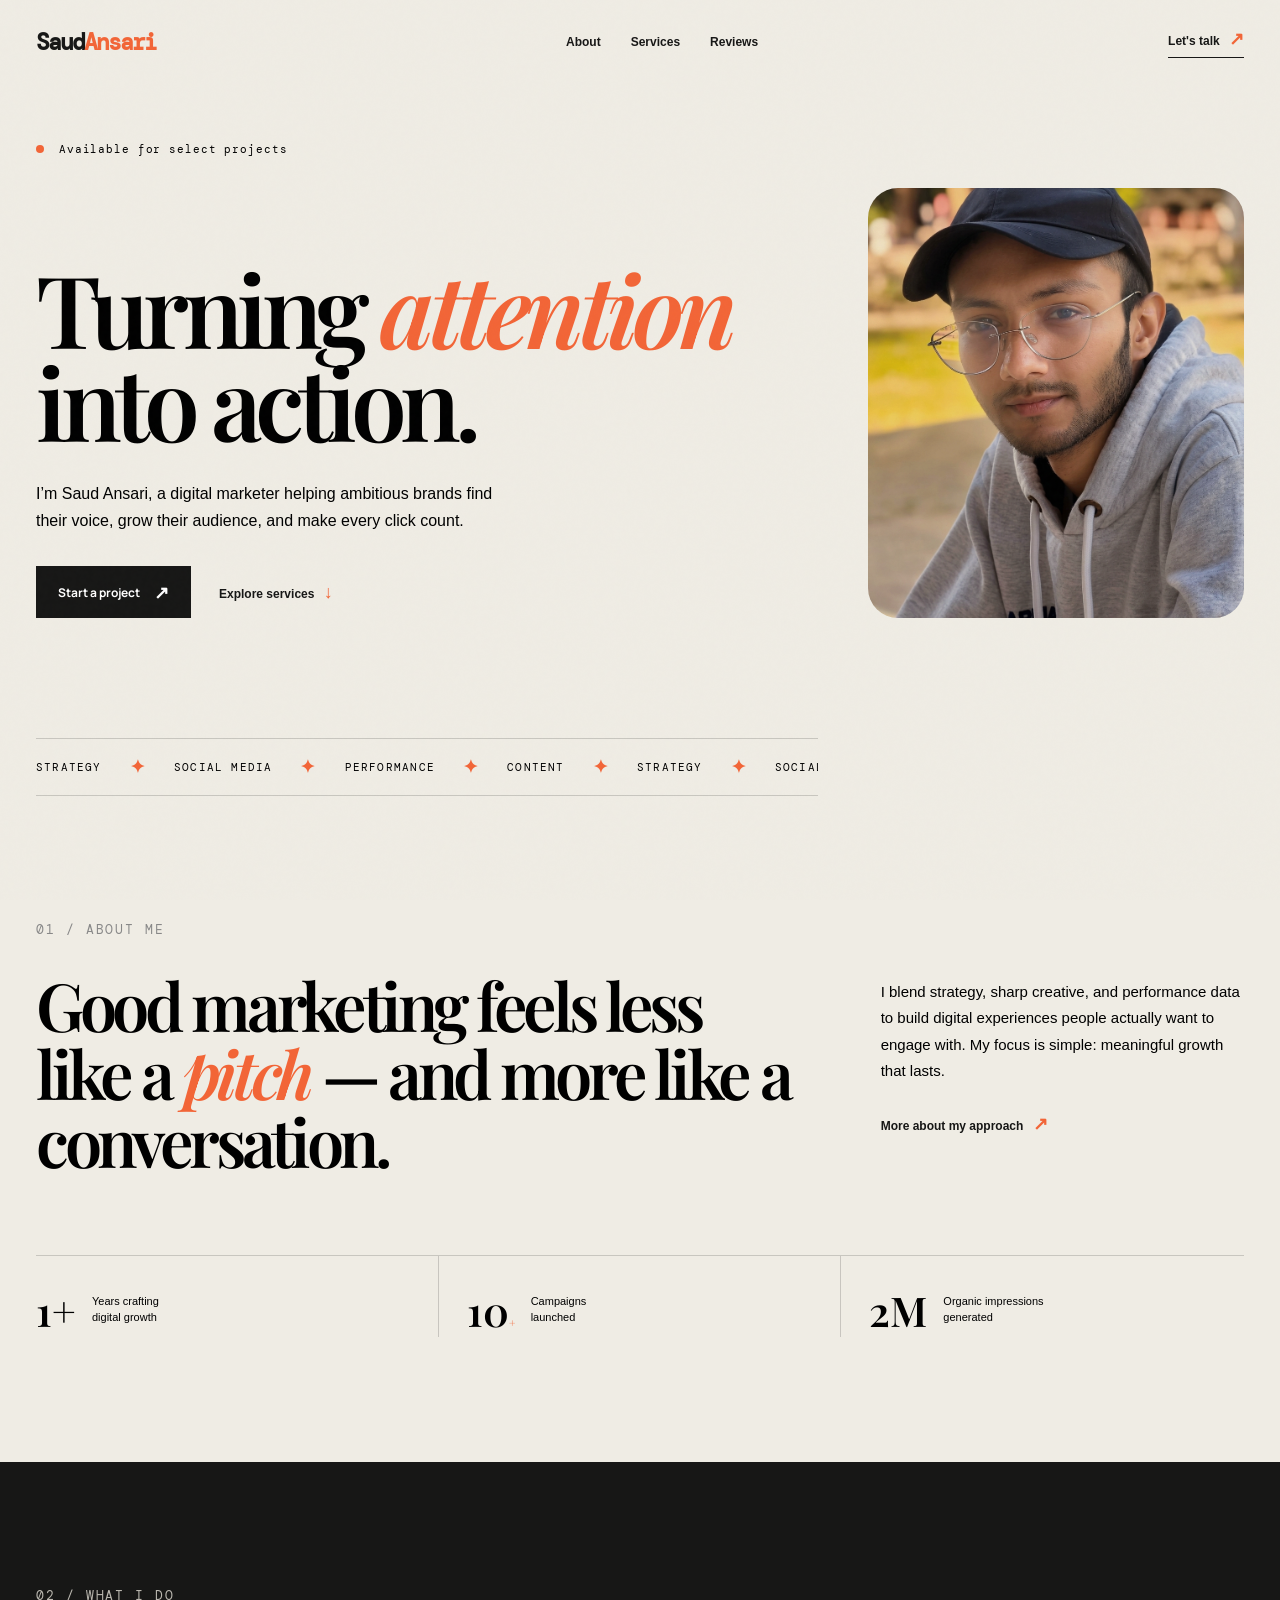
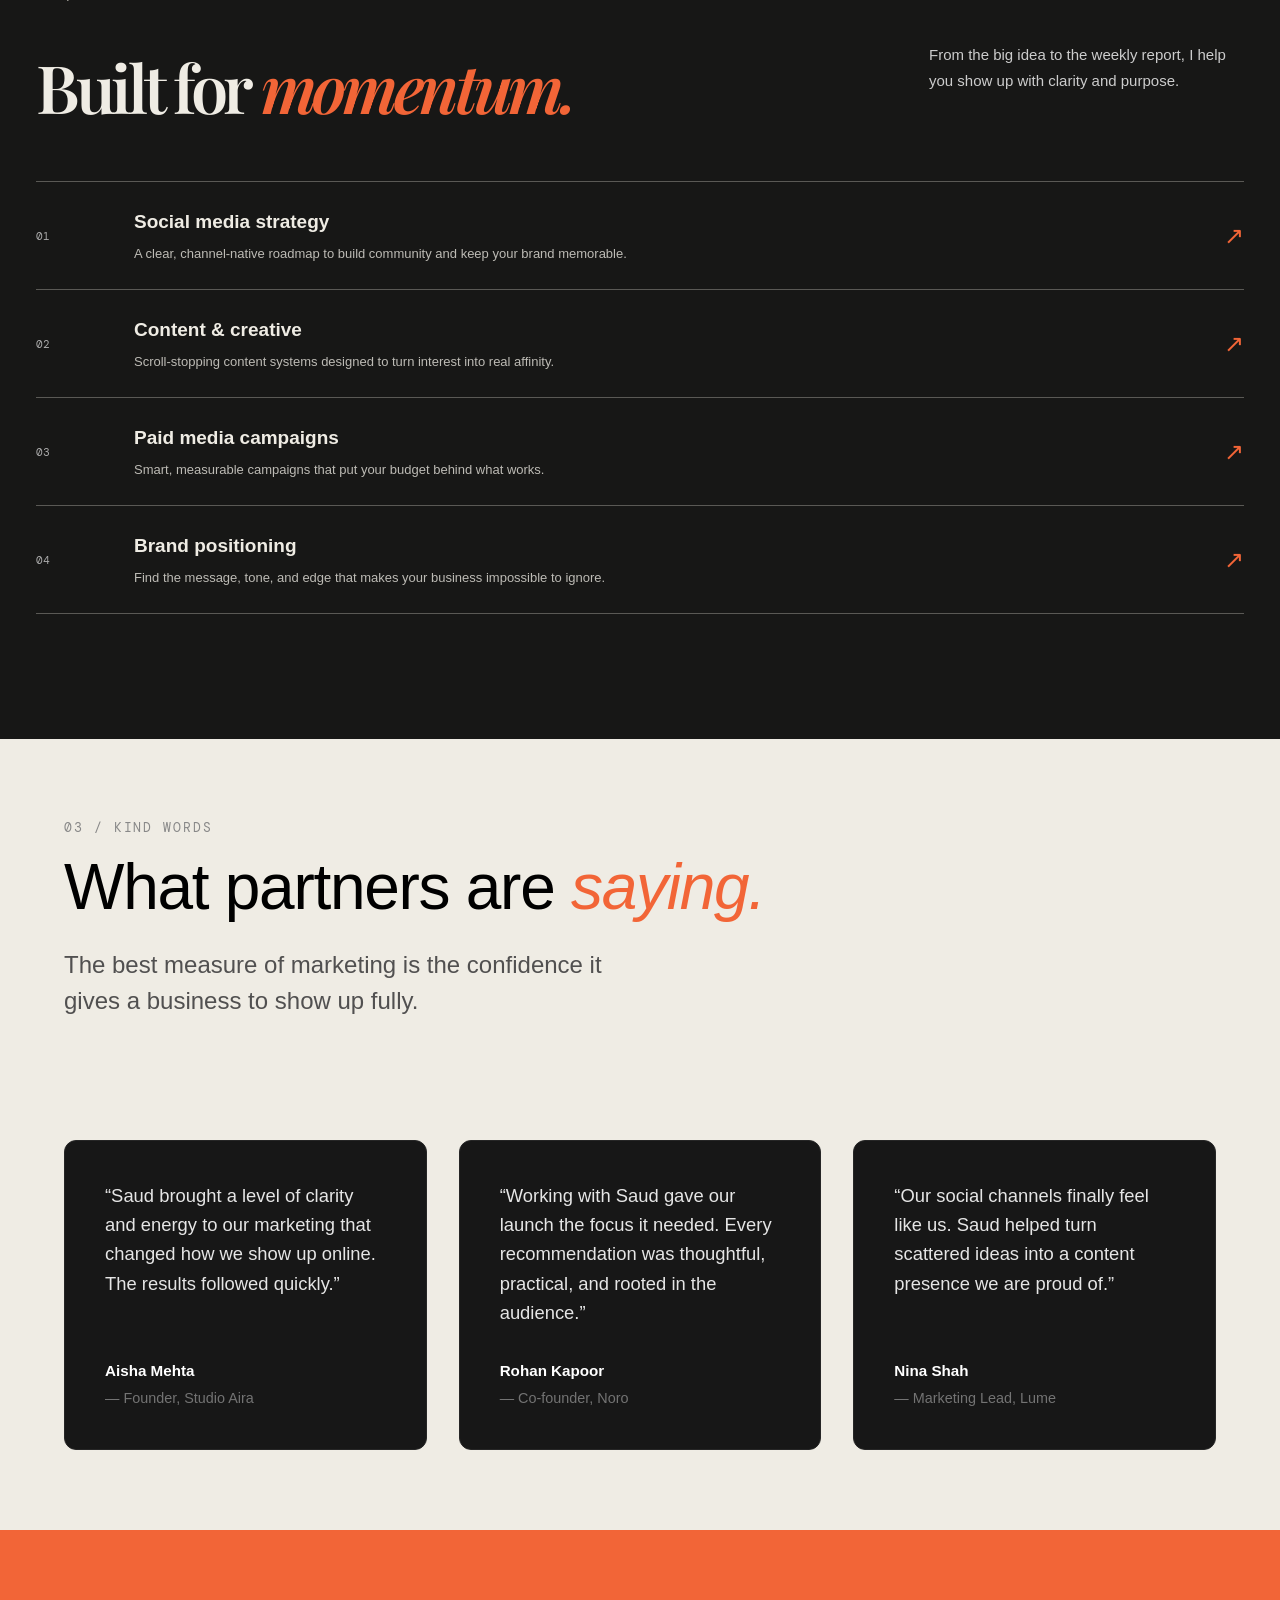
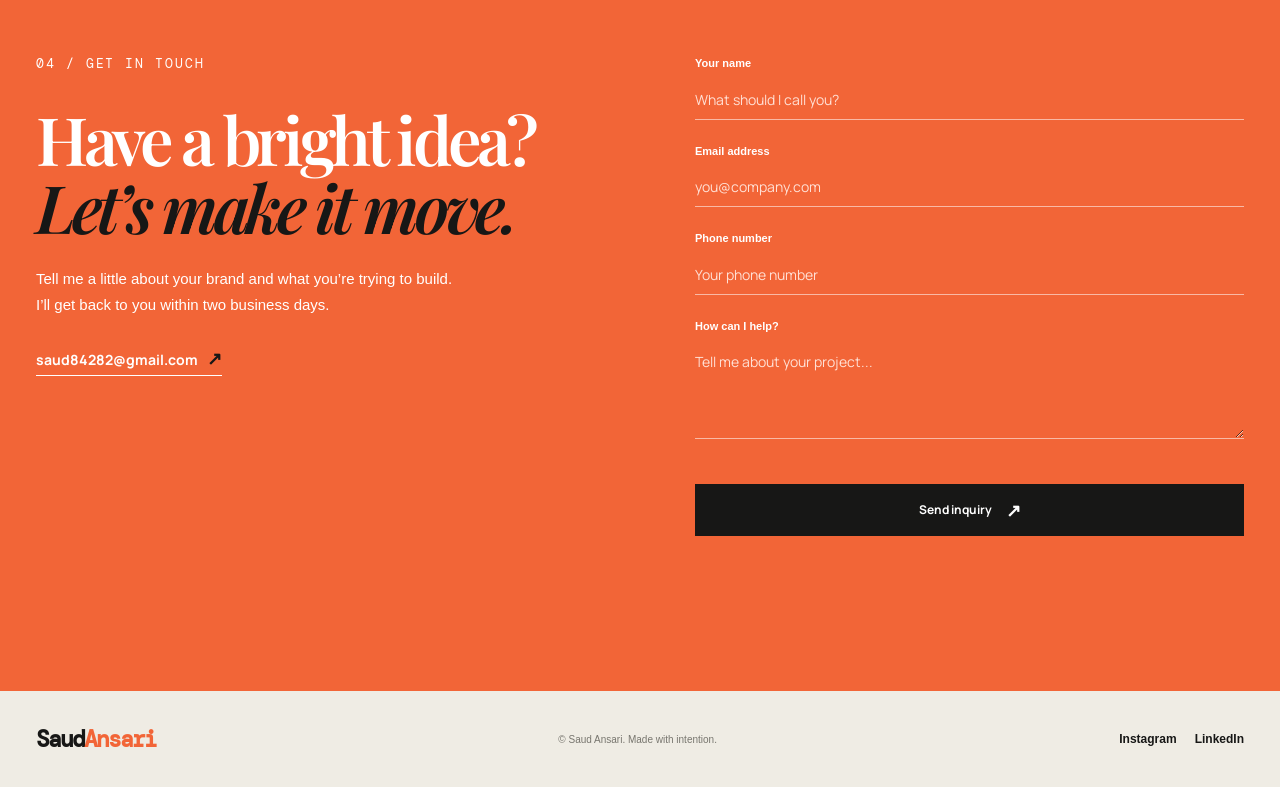
==== index.html @ 93b263e9 "Add files via upload" ====
<!DOCTYPE html>
<html lang="en">

<head>
  <meta charset="UTF-8" />
  <meta name="viewport" content="width=device-width, initial-scale=1.0" />
  <meta name="description" content="Saud Ansari — digital marketing strategist and growth partner." />
  <title>Saud Ansari | Digital Marketing</title>
  <link rel="preconnect" href="https://fonts.googleapis.com" />
  <link rel="preconnect" href="https://fonts.gstatic.com" crossorigin />
  <link
    href="https://fonts.googleapis.com/css2?family=DM+Mono&family=Manrope:wght@400;500;600;700;800&family=Playfair+Display:ital,wght@0,600;0,700;1,600&display=swap"
    rel="stylesheet" />
  <link rel="stylesheet" href="style.css" />
  <link rel="stylesheet" href="profile.css" />
  <link rel="icon" type="image/x-icon" href="images/saud.ico">
</head>

<body>
  <div class="noise"></div>
  <header class="site-header">
    <a class="logo" href="#home">Saud<span>Ansari</span></a>
    <nav class="nav" aria-label="Main navigation">
      <a href="#about">About</a><a href="#services">Services</a><a href="#reviews">Reviews</a>
    </nav>
    <a class="header-cta" href="#contact">Let's talk <span>↗</span></a>
  </header>

  <main>
    <section class="hero" id="home">
      <p class="eyebrow"><i></i> Available for select projects</p>
      <div class="hero-grid">
        <div class="hero-copy">
          <h1>Turning <em>attention</em><br />into action.</h1>
          <p class="intro">I’m Saud Ansari, a digital marketer helping ambitious brands find their voice, grow their
            audience, and make every click count.</p>
          <div class="hero-actions"><a class="button button-dark" href="#contact">Start a project <span>↗</span></a><a
              class="text-link" href="#services">Explore services <span>↓</span></a></div>
        </div>
        <div class="portrait-wrap "><img src="images/saudp.png" alt="Saud Ansari" />
        </div>
        <div class="marquee">
          <div><span>STRATEGY</span><b>✦</b><span>SOCIAL
              MEDIA</span><b>✦</b><span>PERFORMANCE</span><b>✦</b><span>CONTENT</span><b>✦</b><span>STRATEGY</span><b>✦</b><span>SOCIAL
              MEDIA</span><b>✦</b></div>
        </div>
    </section>

    <section class="about section" id="about">
      <div class="section-label">01 / ABOUT ME</div>
      <div class="about-content">
        <h2>Good marketing feels less like a <em>pitch</em> — and more like a conversation.</h2>
        <div>
          <p>I blend strategy, sharp creative, and performance data to build digital experiences people actually want to
            engage with. My focus is simple: meaningful growth that lasts.</p><a class="text-link" href="#contact">More
            about my approach <span>↗</span></a>
        </div>
      </div>
      <div class="stats">
        <div><strong>1+</strong><span>Years crafting<br />digital growth</span></div>
        <div><strong>10<span>+</span></strong><span>Campaigns<br />launched</span></div>
        <div><strong>2M</strong><span>Organic impressions<br />generated</span></div>
      </div>
    </section>

    <section class="services section" id="services">
      <div class="section-label">02 / WHAT I DO</div>
      <div class="section-top">
        <h2>Built for <em>momentum.</em></h2>
        <p>From the big idea to the weekly report, I help you show up with clarity and purpose.</p>
      </div>
      <div class="service-list">
        <article><span class="number">01</span>
          <div>
            <h3>Social media strategy</h3>
            <p>A clear, channel-native roadmap to build community and keep your brand memorable.</p>
          </div><span class="arrow">↗</span>
        </article>
        <article><span class="number">02</span>
          <div>
            <h3>Content &amp; creative</h3>
            <p>Scroll-stopping content systems designed to turn interest into real affinity.</p>
          </div><span class="arrow">↗</span>
        </article>
        <article><span class="number">03</span>
          <div>
            <h3>Paid media campaigns</h3>
            <p>Smart, measurable campaigns that put your budget behind what works.</p>
          </div><span class="arrow">↗</span>
        </article>
        <article><span class="number">04</span>
          <div>
            <h3>Brand positioning</h3>
            <p>Find the message, tone, and edge that makes your business impossible to ignore.</p>
          </div><span class="arrow">↗</span>
        </article>
      </div>
    </section>

    <!--<section class="reviews section" id="reviews">
      <div class="section-label">03 / KIND WORDS</div>
      <div class="review-feature"><span class="quote-mark">“</span><blockquote>Saud brought a level of clarity and energy to our marketing that changed how we show up online. The results followed quickly.</blockquote><div class="reviewer"><div class="avatar">AM</div><div><strong>Aisha Mehta</strong><span>Founder, Studio Aira</span></div></div><div class="review-controls"><button class="prev" aria-label="Previous review">←</button><span>01 / 03</span><button class="next" aria-label="Next review">→</button></div></div>
    </section>-->
    <main class="page-main" >
      <section class="page-hero" id="reviews">
        <div class="section-label">03 / KIND WORDS</div>
        <h1>What partners are <em style="color:  #f26537;">saying.</em></h1>
        <p class="page-intro">The best measure of marketing is the confidence it gives a business to show up fully.</p>
      </section>
      <section class="review-stack">
        <article class="review-card">
          <blockquote>“Saud brought a level of clarity and energy to our marketing that changed how we show up online.
            The results followed quickly.”</blockquote>
          <p><strong>Aisha Mehta</strong> <span>— Founder, Studio Aira</span></p>
        </article>
        <article class="review-card">
          <blockquote>“Working with Saud gave our launch the focus it needed. Every recommendation was thoughtful,
            practical, and rooted in the audience.”</blockquote>
          <p><strong>Rohan Kapoor</strong> <span>— Co-founder, Noro</span></p>
        </article>
        <article class="review-card">
          <blockquote>“Our social channels finally feel like us. Saud helped turn scattered ideas into a content
            presence we are proud of.”</blockquote>
          <p><strong>Nina Shah</strong> <span>— Marketing Lead, Lume</span></p>
        </article>
      </section>
    </main>

    <section class="contact section" id="contact">
      <div class="contact-copy">
        <div class="section-label">04 / GET IN TOUCH</div>
        <h2>Have a bright idea?<br /><em>Let’s make it move.</em></h2>
        <p>Tell me a little about your brand and what you’re trying to build. I’ll get back to you within two business
          days.</p><a href="mailto:saud84282@gmail.com" class="email">saud84282@gmail.com <span>↗</span></a>
      </div>
      <form id="contactForm" class="contact-form"><label>Your name<input required name="name" type="text"
            placeholder="What should I call you?" /></label><label>Email address<input required name="email"
            type="email" placeholder="you@company.com" /></label><label>Phone number<input required name="phone"
            type="tel" placeholder="Your phone number" /></label><label>How can I help?<textarea required name="message"
            rows="4" placeholder="Tell me about your project..."></textarea></label><button class="button button-light"
          type="submit">Send inquiry <span>↗</span></button>
        <p class="form-message" aria-live="polite"></p>
      </form>
    </section>
  </main>
  <footer><a class="logo" href="#home">Saud<span>Ansari</span></a>
    <p>© <span id="year"></span> Saud Ansari. Made with intention.</p>
    <div><a href="https://www.instagram.com/?hl=en" target="_blank">Instagram</a><a href="https://www.linkedin.com/"
        target="_blank">LinkedIn</a></div>
  </footer>
  <script src="script.js"></script>
</body>

</html>
---- style.css ----
:root {
    --ink: #171716;
    --sand: #efece4;
    --orange: #f26537;
    --muted: #78766f;
    --line: rgba(23, 23, 22, .18)
}

* {
    box-sizing: border-box
}

html {
    scroll-behavior: smooth
}

body {
    margin: 0;
    background: var(--sand);
    color: var(--ink);
    font-family: Manrope, Arial, sans-serif
}

.noise {
    position: fixed;
    inset: 0;
    pointer-events: none;
    opacity: .12;
    z-index: 5;
    background-image: url("data:image/svg+xml,%3Csvg viewBox='0 0 180 180' xmlns='http://www.w3.org/2000/svg'%3E%3Cfilter id='n'%3E%3CfeTurbulence type='fractalNoise' baseFrequency='.9' numOctaves='4' stitchTiles='stitch'/%3E%3C/filter%3E%3Crect width='100%25' height='100%25' filter='url(%23n)' opacity='.14'/%3E%3C/svg%3E")
}

.site-header {
    height: 84px;
    max-width: 1320px;
    margin: auto;
    padding: 0 36px;
    display: flex;
    align-items: center;
    justify-content: space-between
}

.logo {
    color: var(--ink);
    font-family: 'DM Mono', monospace;
    font-size: 23px;
    font-weight: bold;
    text-decoration: none;
    letter-spacing: -2px
}

.logo span {
    color: var(--orange)
}

.nav {
    display: flex;
    gap: 30px
}

.nav a,
.header-cta,
footer a {
    font-size: 12px;
    font-weight: 700;
    color: var(--ink);
    text-decoration: none
}

.header-cta {
    border-bottom: 1px solid var(--ink);
    padding-bottom: 4px
}

.header-cta span,
.button span,
.text-link span,
.email span {
    color: var(--orange);
    font-size: 18px;
    margin-left: 6px
}

.hero {
    max-width: 1320px;
    margin: auto;
    padding: 58px 36px 0
}

.eyebrow,
.section-label {
    font: 11px 'DM Mono', monospace;
    letter-spacing: .08em
}

.eyebrow {
    margin: 0 0 32px
}

.eyebrow i {
    display: inline-block;
    width: 8px;
    height: 8px;
    margin-right: 7px;
    background: var(--orange);
    border-radius: 50%
}

.hero-grid {
    display: grid;
    grid-template-columns: 1.35fr .65fr;
    align-items: end;
    gap: 50px
}

.hero h1,
h2 {
    margin: 0;
    font-family: 'Playfair Display', Georgia, serif;
    font-weight: 600;
    letter-spacing: -.065em
}

.hero h1 {
    font-size: clamp(58px, 7.8vw, 112px);
    line-height: .93
}

.hero h1 em,
h2 em {
    font-weight: 600;
    color: var(--orange)
}

.intro {
    max-width: 478px;
    font-size: 16px;
    line-height: 1.7;
    margin: 32px 0
}

.hero-actions {
    display: flex;
    align-items: center;
    gap: 28px
}

.button {
    display: inline-flex;
    align-items: center;
    justify-content: center;
    gap: 8px;
    padding: 14px 22px;
    border: 0;
    text-decoration: none;
    font: 700 12px Manrope;
    cursor: pointer
}

.button-dark {
    background: var(--ink);
    color: white
}

.button-light {
    background: var(--orange);
    color: #fff;
    width: 100%;
    margin-top: 17px
}

.button span {
    color: inherit
}

.text-link {
    font-size: 12px;
    color: var(--ink);
    font-weight: 800;
    text-decoration: none
}

.portrait-wrap {
    height: 430px;
    position: relative;
    overflow: hidden;
    border-radius: 30px 30px 30px 30px
}
.portrait-wrap:hover {
  transform: translateY(-4px);
  border-color: #404040;
}
.portrait-shape {
    position: absolute;
    inset: 41px 0 0 17%;
    background: var(--orange);
    border-radius: 190px 190px 0 0
}

.portrait-wrap img {
    position: absolute;
    width: 100%;
    height: 100%;
    object-fit: cover;
    object-position: 50% 35%;
    filter: grayscale(10%);
    mix-blend-mode: multiply
}

.portrait-tag {
    position: absolute;
    right: 0;
    bottom: 20px;
    background: var(--sand);
    padding: 8px 9px;
    font: 10px 'DM Mono';
    line-height: 1.3
}

.marquee {
    overflow: hidden;
    border-top: 1px solid var(--line);
    border-bottom: 1px solid var(--line);
    margin-top: 70px;
    white-space: nowrap
}

.marquee div {
    display: inline-flex;
    align-items: center;
    gap: 28px;
    padding: 16px 0;
    animation: slide 24s linear infinite;
    font: 11px 'DM Mono';
    letter-spacing: .11em
}

.marquee b {
    color: var(--orange);
    font-size: 18px
}

@keyframes slide {
    to {
        transform: translateX(-25%)
    }
}

.section {
    max-width: 1320px;
    margin: auto;
    padding: 125px 36px
}

.section-label {
    color: var(--muted)
}

.about-content {
    display: grid;
    grid-template-columns: 1.35fr .65fr;
    gap: 90px;
    margin: 33px 0 80px
}

.about h2,
.services h2,
.contact h2 {
    font-size: clamp(38px, 5.2vw, 72px);
    line-height: 1.02
}

.about-content>div p,
.section-top p,
.contact-copy>p {
    font-size: 15px;
    line-height: 1.75;
    margin: 8px 0 27px
}

.stats {
    border-top: 1px solid var(--line);
    display: grid;
    grid-template-columns: repeat(3, 1fr)
}

.stats div {
    padding: 27px 20px 0 0;
    border-right: 1px solid var(--line);
    display: flex;
    gap: 16px;
    align-items: center
}

.stats div:not(:first-child) {
    padding-left: 28px
}

.stats div:last-child {
    border: 0
}

.stats strong {
    font: 600 41px 'Playfair Display'
}

.stats strong span {
    color: var(--orange)
}

.stats span {
    font-size: 11px;
    line-height: 1.45
}

.services {
    background: var(--ink);
    color: var(--sand);
    max-width: none;
    padding-left: max(36px, calc((100% - 1248px)/2));
    padding-right: max(36px, calc((100% - 1248px)/2))
}

.services .section-label {
    color: #bbb8b0
}

.section-top {
    display: flex;
    align-items: end;
    justify-content: space-between;
    margin: 30px 0 60px
}

.section-top p {
    max-width: 315px;
    color: #ccc
}

.service-list {
    border-top: 1px solid #5a5955
}

.service-list article {
    display: grid;
    grid-template-columns: 80px 1fr 40px;
    gap: 18px;
    align-items: center;
    border-bottom: 1px solid #5a5955;
    padding: 26px 0;
    transition: .2s
}

.service-list article:hover {
    padding-left: 13px;
    color: var(--orange)
}

.number {
    font: 11px 'DM Mono';
    color: #aaa
}

.service-list h3 {
    margin: 0 0 7px;
    font-size: 19px
}

.service-list p {
    max-width: 500px;
    margin: 0;
    color: #bdbbb5;
    font-size: 13px;
    line-height: 1.5
}

.arrow {
    font-size: 24px;
    color: var(--orange);
    justify-self: end
}

.reviews {
    background: #d7e4df;
    max-width: none;
    padding-left: max(36px, calc((100% - 1248px)/2));
    padding-right: max(36px, calc((100% - 1248px)/2))
}

.review-feature {
    max-width: 810px;
    margin: 34px auto 0;
    position: relative
}

.quote-mark {
    font: 100px 'Playfair Display';
    color: var(--orange);
    line-height: .5
}

.review-feature blockquote {
    font: 600 clamp(28px, 3.5vw, 48px)/1.18 'Playfair Display';
    letter-spacing: -.04em;
    margin: 0 0 35px
}

.reviewer {
    display: flex;
    gap: 11px;
    align-items: center
}

.avatar {
    display: grid;
    place-items: center;
    width: 38px;
    height: 38px;
    border-radius: 50%;
    background: var(--orange);
    color: #fff;
    font: 11px 'DM Mono'
}

.reviewer strong,
.reviewer span {
    display: block;
    font-size: 11px
}

.reviewer span {
    color: var(--muted);
    margin-top: 3px
}

.review-controls {
    position: absolute;
    right: 0;
    bottom: 0;
    display: flex;
    align-items: center;
    gap: 12px;
    font: 10px 'DM Mono'
}

.review-controls button {
    border: 1px solid var(--ink);
    border-radius: 50%;
    background: transparent;
    width: 31px;
    height: 31px;
    cursor: pointer
}

.contact {
    background: var(--orange);
    max-width: none;
    color: #fff;
    padding-left: max(36px, calc((100% - 1248px)/2));
    padding-right: max(36px, calc((100% - 1248px)/2));
    display: grid;
    grid-template-columns: 1fr 1fr;
    gap: 110px
}

.contact .section-label {
    color: #fff
}

.contact h2 {
    margin: 33px 0 25px
}

.contact h2 em {
    color: var(--ink)
}

.contact-copy>p {
    max-width: 425px
}

.email {
    display: inline-block;
    color: #fff;
    font: 700 14px Manrope;
    text-decoration: none;
    border-bottom: 1px solid #fff;
    padding-bottom: 5px
}

.email span {
    color: var(--ink)
}

.contact-form label {
    display: block;
    font-size: 11px;
    font-weight: 700;
    margin-bottom: 23px
}

.contact-form input,
.contact-form textarea {
    width: 100%;
    margin-top: 8px;
    padding: 10px 0;
    background: transparent;
    border: 0;
    border-bottom: 1px solid rgba(255, 255, 255, .55);
    border-radius: 0;
    color: #fff;
    font: 14px Manrope;
    outline: none;
    resize: vertical
}

.contact-form input::placeholder,
.contact-form textarea::placeholder {
    color: #ffe0d5
}

.contact-form .button-light {
    background: var(--ink)
}

.form-message {
    font-size: 12px;
    min-height: 18px;
    margin: 12px 0 0
}

footer {
    max-width: 1320px;
    padding: 31px 36px;
    margin: auto;
    display: flex;
    justify-content: space-between;
    align-items: center
}

footer p {
    font-size: 10px;
    color: var(--muted)
}

footer div {
    display: flex;
    gap: 18px
}

@media(max-width:700px) {
    .site-header {
        padding: 0 20px;
        height: 68px
    }

    .nav {
        display: none
    }

    .hero,
    .section {
        padding-left: 20px;
        padding-right: 20px
    }

    .hero {
        padding-top: 35px
    }

    .hero-grid,
    .about-content,
    .contact {
        grid-template-columns: 1fr;
        gap: 35px
    }

    .portrait-wrap {
        height: 350px
    }

    .marquee {
        margin-top: 40px
    }

    .section {
        padding-top: 78px;
        padding-bottom: 78px
    }

    .about-content {
        margin-bottom: 45px
    }

    .stats {
        grid-template-columns: 1fr
    }

    .stats div,
    .stats div:not(:first-child) {
        padding: 18px 0;
        border-right: 0;
        border-bottom: 1px solid var(--line)
    }

    .section-top {
        display: block;
        margin-bottom: 35px
    }

    .section-top p {
        margin-top: 20px
    }

    .services,
    .reviews {
        padding-left: 20px;
        padding-right: 20px
    }

    .service-list article {
        grid-template-columns: 35px 1fr 25px
    }

    .service-list p {
        font-size: 12px
    }

    .contact {
        padding: 75px 20px;
        gap: 45px
    }

    .review-controls {
        position: static;
        margin-top: 26px;
        justify-content: flex-end
    }

    .review-feature blockquote {
        margin-top: 10px
    }

    footer {
        padding: 25px 20px;
        gap: 14px;
        flex-wrap: wrap
    }

    footer p {
        order: 3;
        width: 100%
    }
}

/* --- 1. Global Reset & Theme --- */
* {
    box-sizing: border-box;
    margin: 0;
    padding: 0;
}

body {
    font-family: -apple-system, BlinkMacSystemFont, "Segoe UI", Roboto, Helvetica, Arial, sans-serif;
    background-color: #efece4;
    ;
    color: #000;
    line-height: 1.5;
}

/* --- 2. Main Layout Container --- */
.page-main {
    max-width: 1200px;
    margin: 0 auto;
    padding: 80px 24px;
}

/* --- 3. Hero Section --- */
.page-hero {
    margin-bottom: 80px;
    border-bottom: 1px solid #efece4;
    padding-bottom: 40px;
}

.section-label {
    font-size: 0.8rem;
    text-transform: uppercase;
    letter-spacing: 0.15em;
    color: #888888;
    margin-bottom: 16px;
}

.page-hero h1 {
    font-size: clamp(2.5rem, 5vw, 4.5rem);
    font-weight: 400;
    letter-spacing: -0.02em;
    line-height: 1.1;
    margin-bottom: 24px;
}

.page-hero h1 em {
    font-style: italic;
    color: #a3a3a3;
}

.page-intro {
    font-size: clamp(1.1rem, 2vw, 1.5rem);
    color: #515050;
    max-width: 600px;
    font-weight: 400;
}

/* --- 4. Review Grid Stack --- */
.review-stack {
    display: grid;
    grid-template-columns: repeat(auto-fit, minmax(300px, 1fr));
    gap: 32px;
}

/* --- 5. Review Card Styles --- */
.review-card {
    background-color: #171717;
    border: 1px solid #262626;
    border-radius: 12px;
    padding: 40px;
    display: flex;
    flex-direction: column;
    justify-content: space-between;
    transition: transform 0.2s ease, border-color 0.2s ease;
}

.review-card:hover {
    transform: translateY(-4px);
    border-color: #404040;
}

.review-card blockquote {
    font-size: 1.15rem;
    color: #e5e5e5;
    font-weight: 400;
    line-height: 1.6;
    margin-bottom: 32px;
    position: relative;
}

.review-card p {
    font-size: 0.95rem;
    color: #a3a3a3;
}

.review-card strong {
    color: #ffffff;
    font-weight: 600;
    display: block;
    margin-bottom: 4px;
}

.review-card span {
    font-size: 0.9rem;
    color: #737373;
}

/* --- 6. Responsive Adjustments --- */
@media (max-width: 768px) {
    .page-main {
        padding: 48px 16px;
    }

    .page-hero {
        margin-bottom: 48px;
    }

    .review-card {
        padding: 24px;
    }
}
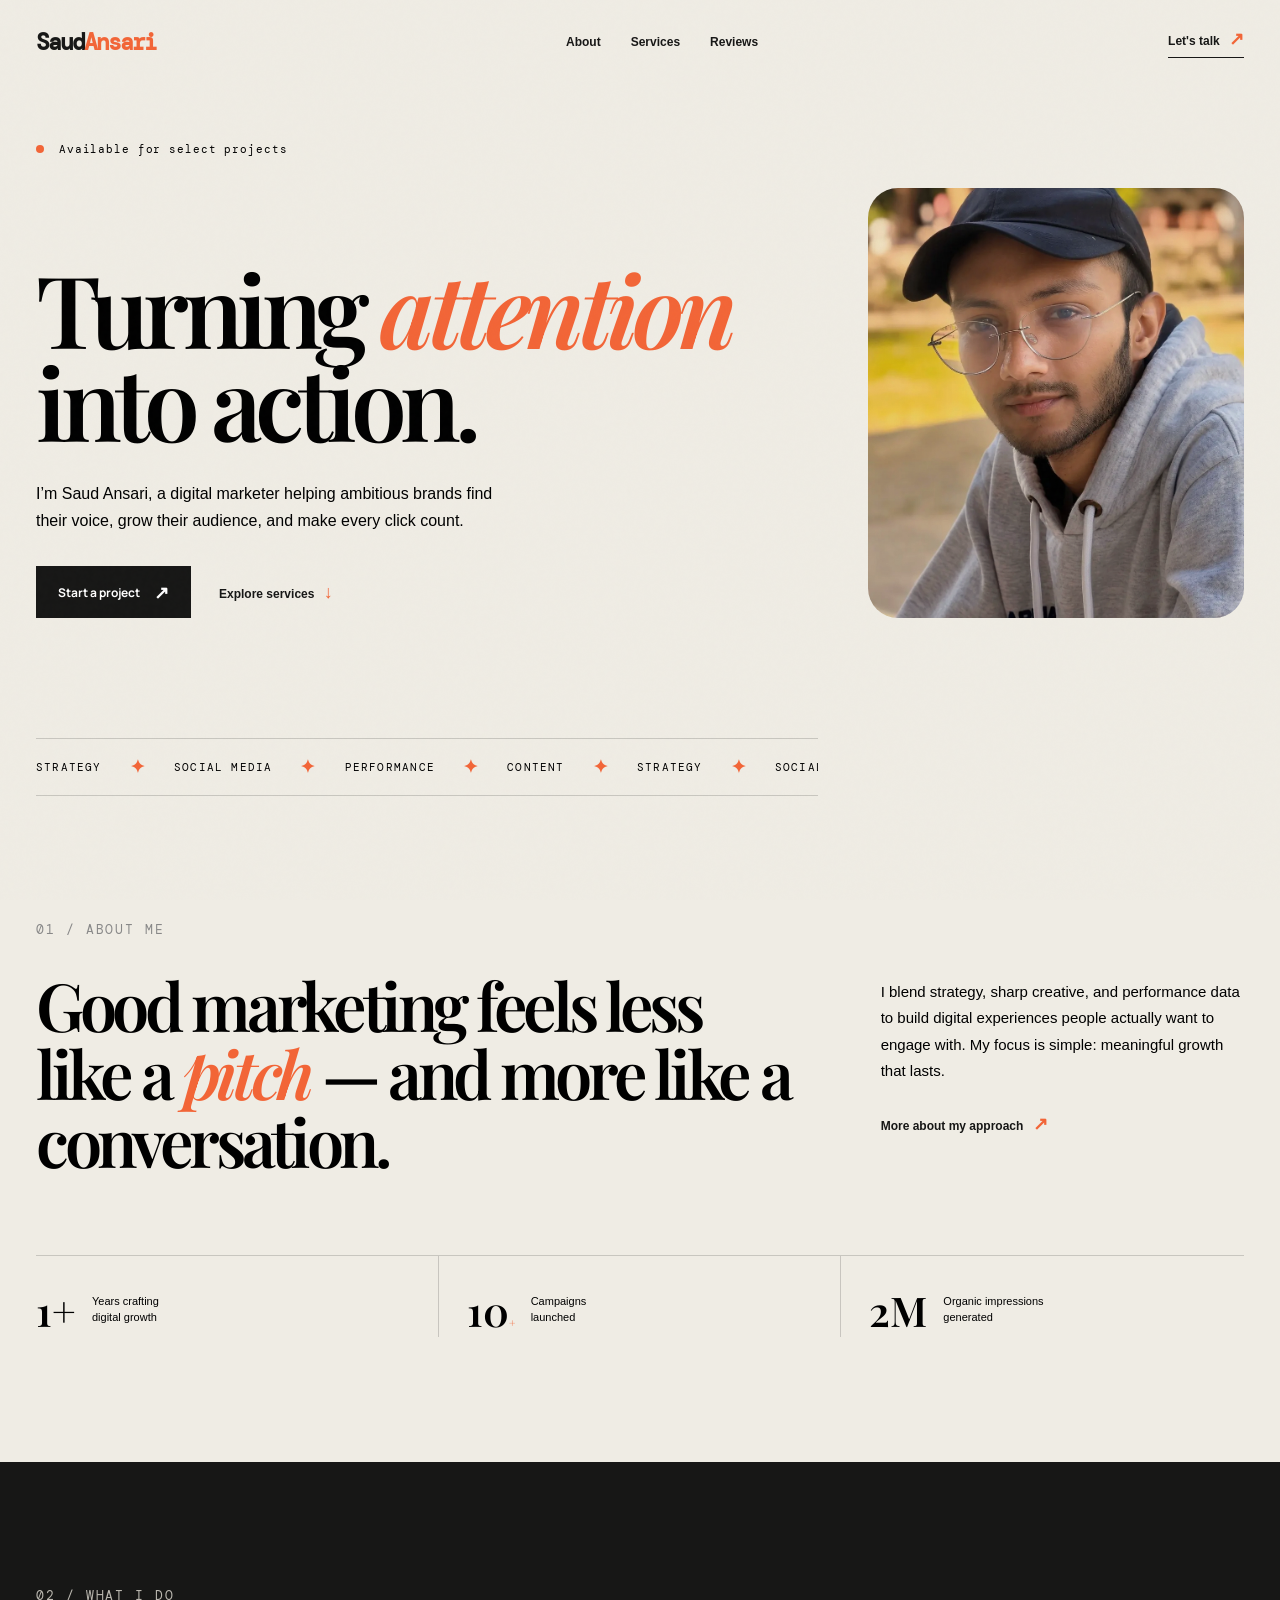
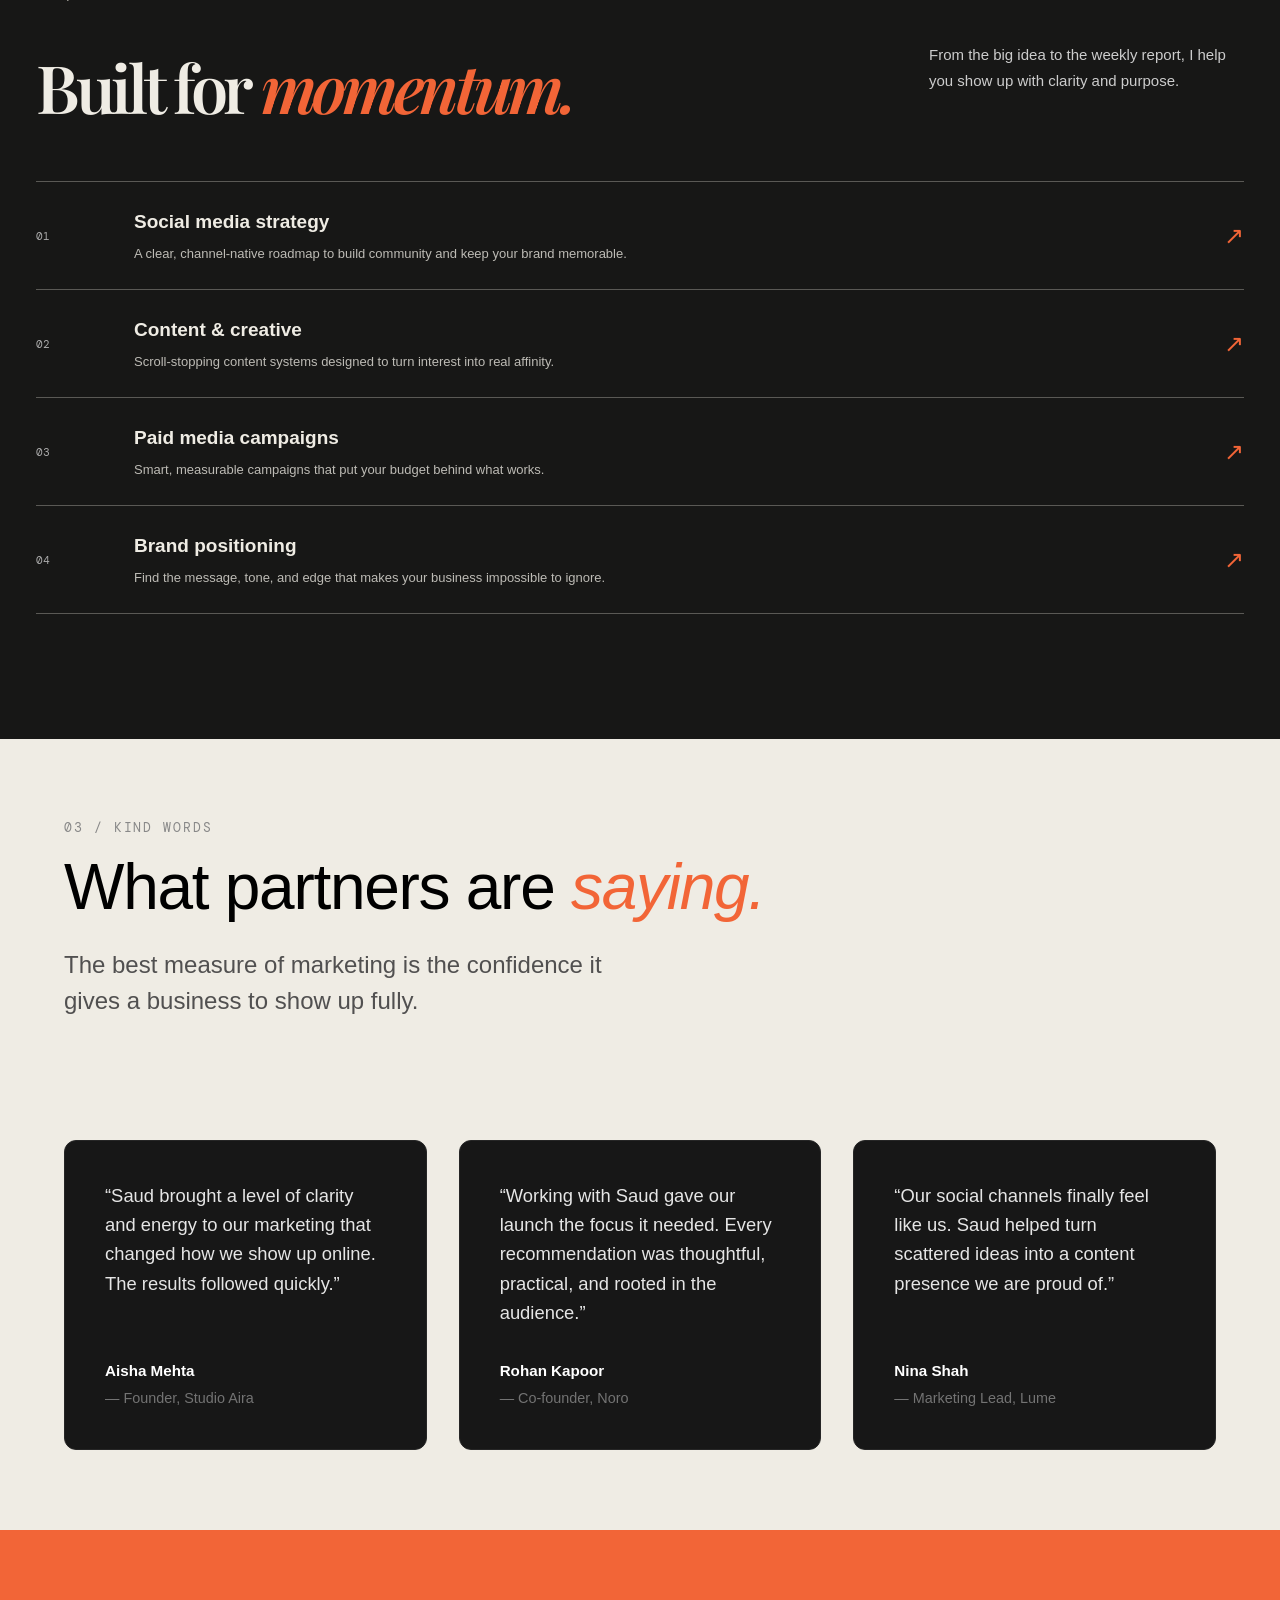
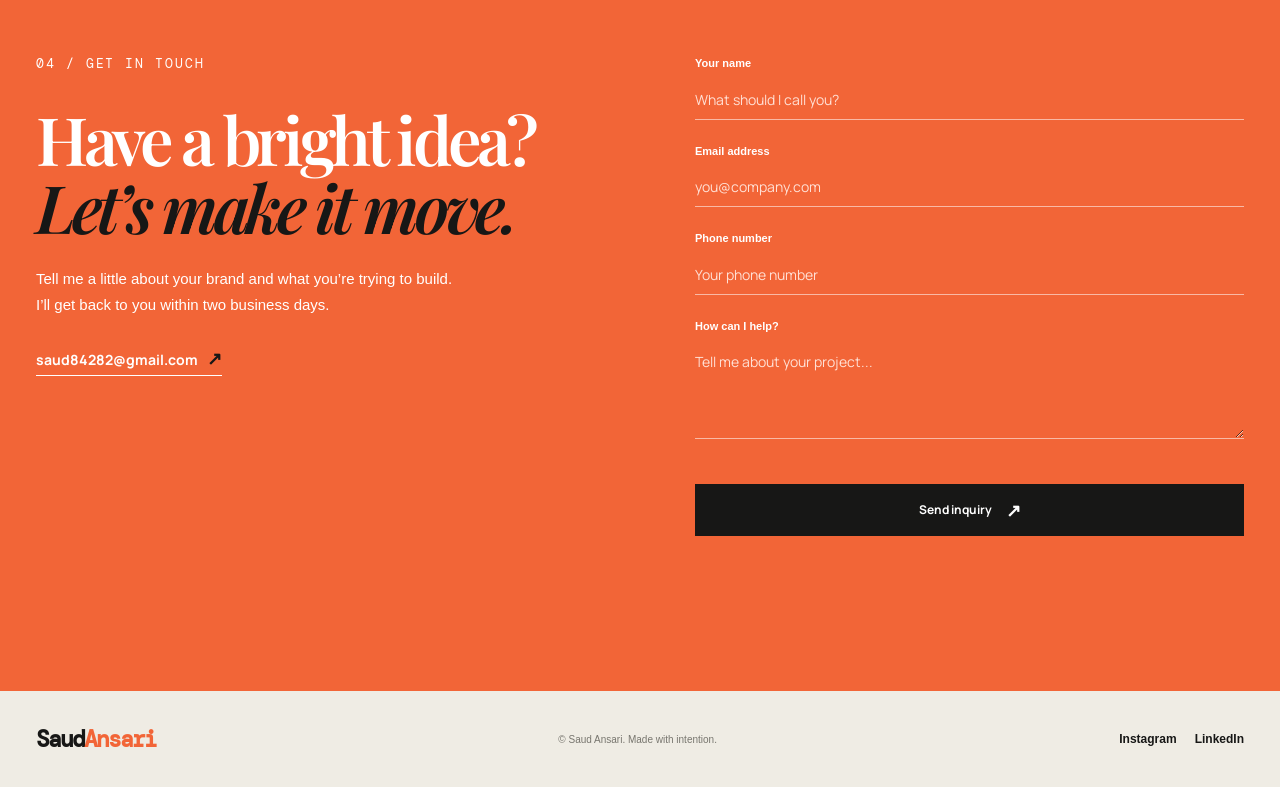
==== commit 5b0b5d69: "Update index.html" ====
--- a/index.html
+++ b/index.html
@@ -37,7 +37,7 @@
           <div class="hero-actions"><a class="button button-dark" href="#contact">Start a project <span>↗</span></a><a
               class="text-link" href="#services">Explore services <span>↓</span></a></div>
         </div>
-        <div class="portrait-wrap "><img src="images/saudp.png" alt="Saud Ansari" />
+        <div class="portrait-wrap "><img src="images/saud-ansari-professional-profile-photo.webp" alt="Saud Ansari" />
         </div>
         <div class="marquee">
           <div><span>STRATEGY</span><b>✦</b><span>SOCIAL
@@ -151,4 +151,4 @@
   <script src="script.js"></script>
 </body>
 
-</html>+</html>
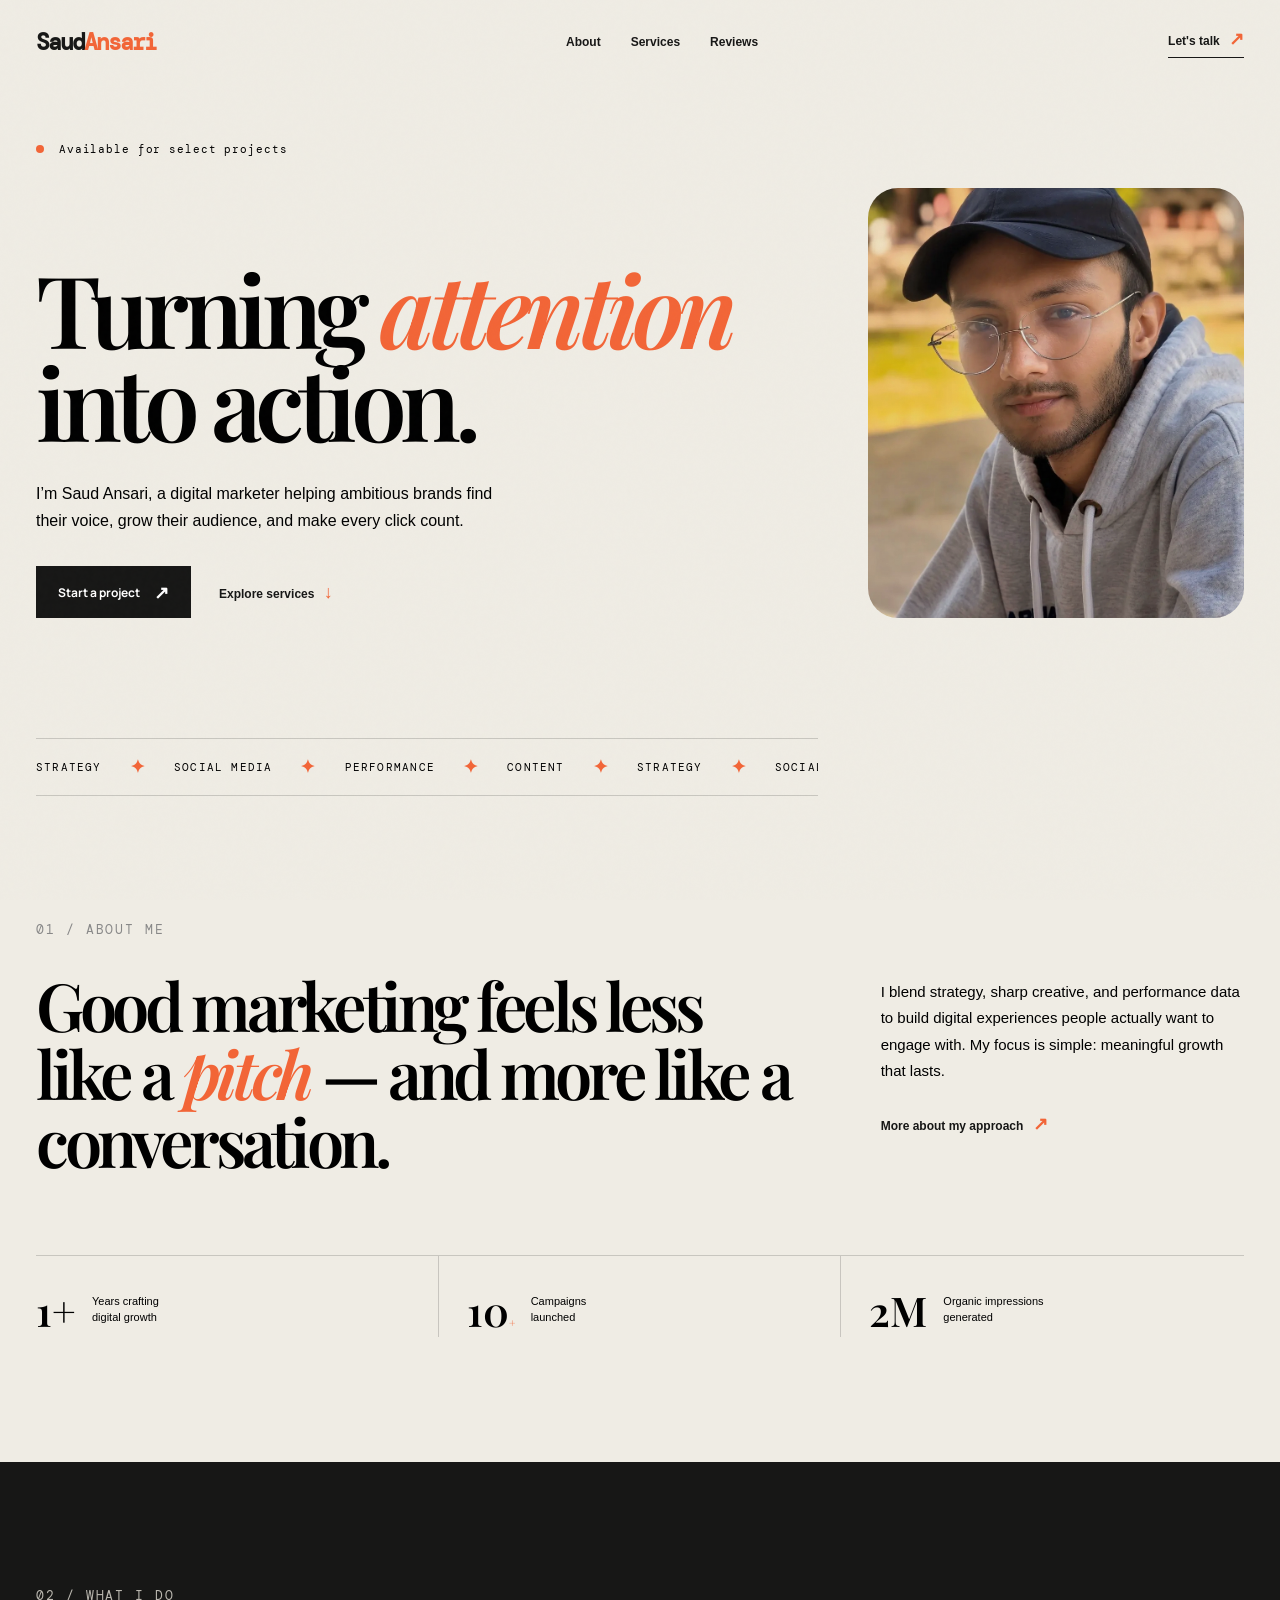
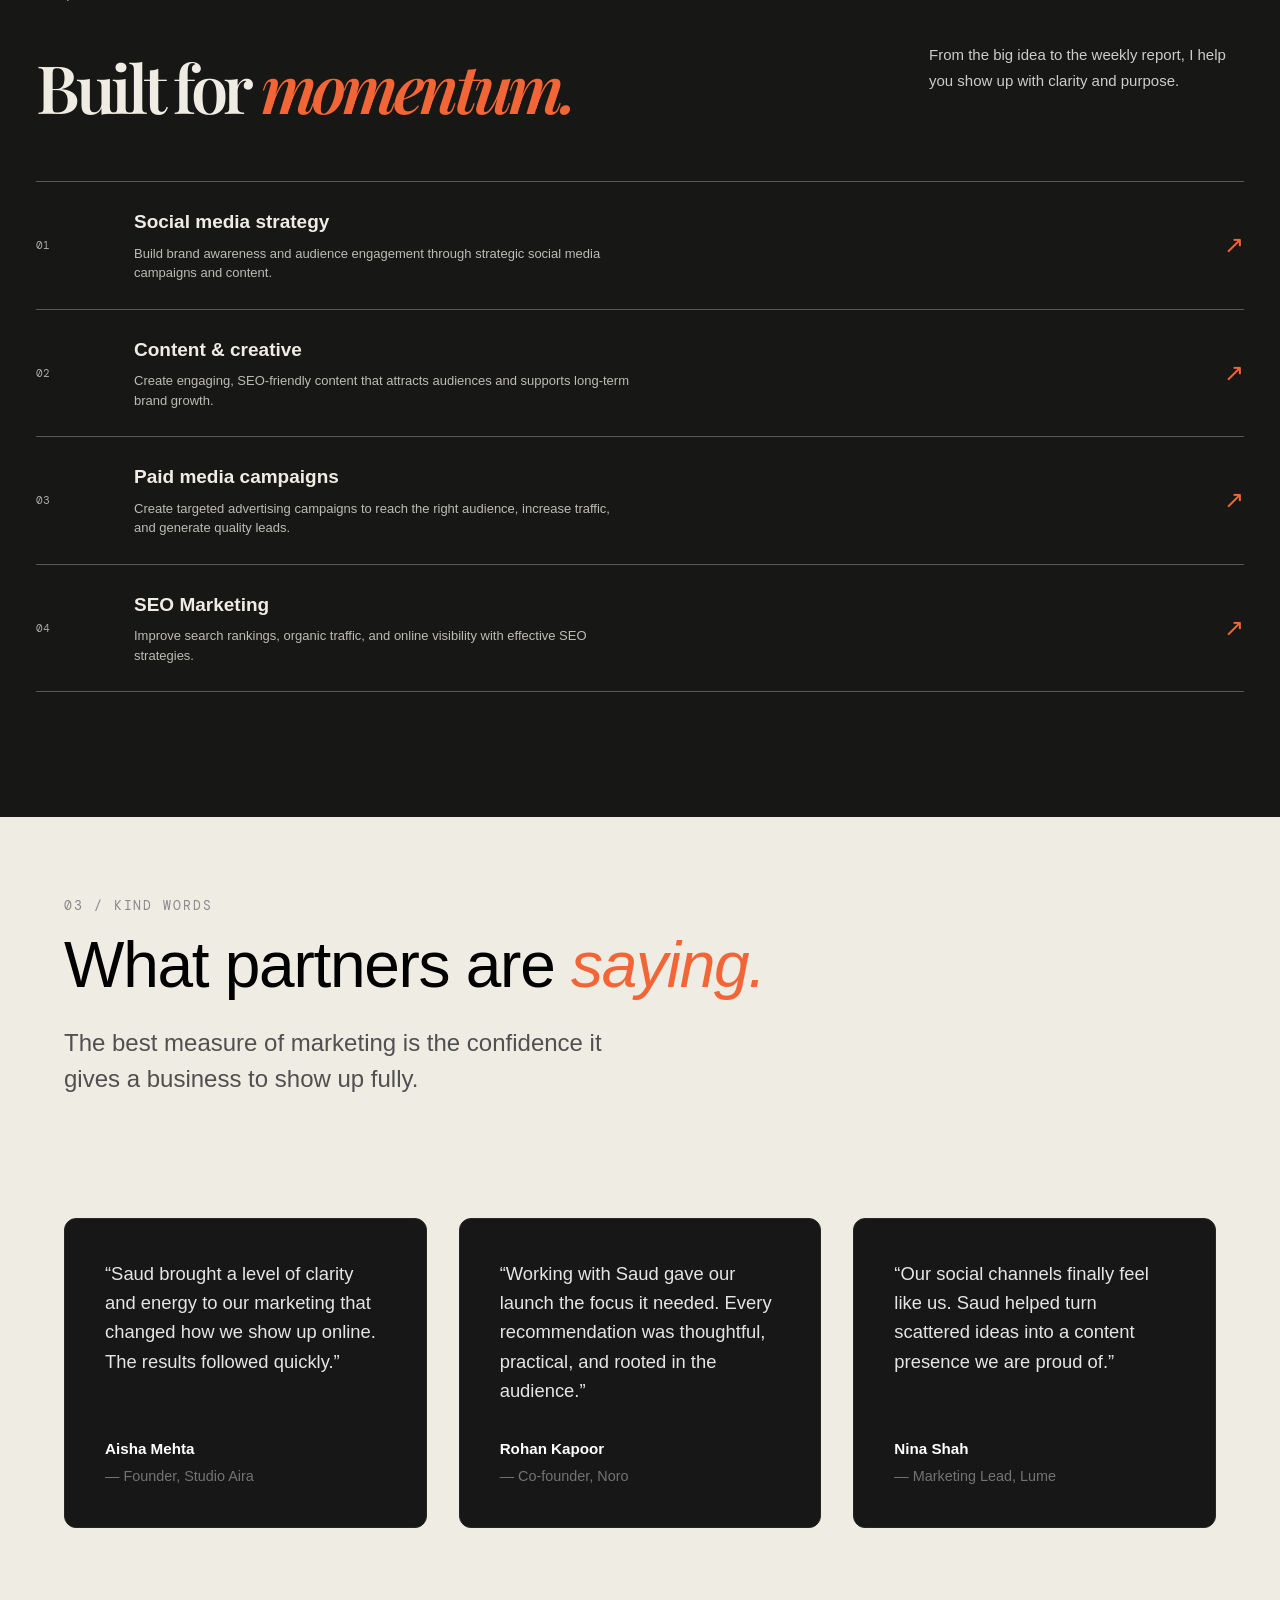
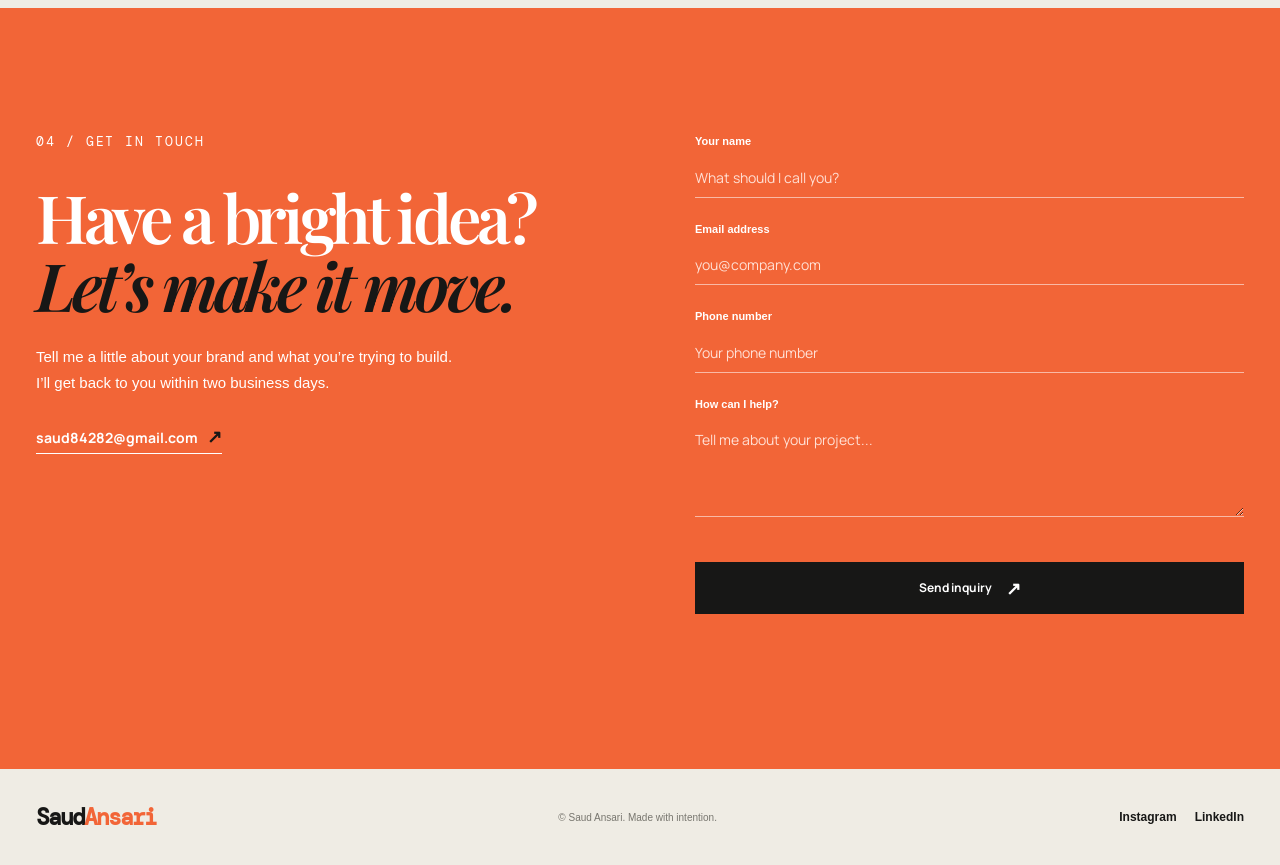
==== commit 4a760fb0: "Update index.html" ====
--- a/index.html
+++ b/index.html
@@ -73,25 +73,25 @@
         <article><span class="number">01</span>
           <div>
             <h3>Social media strategy</h3>
-            <p>A clear, channel-native roadmap to build community and keep your brand memorable.</p>
+            <p>Build brand awareness and audience engagement through strategic social media campaigns and content.</p>
           </div><span class="arrow">↗</span>
         </article>
         <article><span class="number">02</span>
           <div>
             <h3>Content &amp; creative</h3>
-            <p>Scroll-stopping content systems designed to turn interest into real affinity.</p>
+            <p>Create engaging, SEO-friendly content that attracts audiences and supports long-term brand growth.</p>
           </div><span class="arrow">↗</span>
         </article>
         <article><span class="number">03</span>
           <div>
             <h3>Paid media campaigns</h3>
-            <p>Smart, measurable campaigns that put your budget behind what works.</p>
+            <p>Create targeted advertising campaigns to reach the right audience, increase traffic, and generate quality leads.</p>
           </div><span class="arrow">↗</span>
         </article>
         <article><span class="number">04</span>
           <div>
-            <h3>Brand positioning</h3>
-            <p>Find the message, tone, and edge that makes your business impossible to ignore.</p>
+            <h3>SEO Marketing</h3>
+            <p>Improve search rankings, organic traffic, and online visibility with effective SEO strategies.</p>
           </div><span class="arrow">↗</span>
         </article>
       </div>
